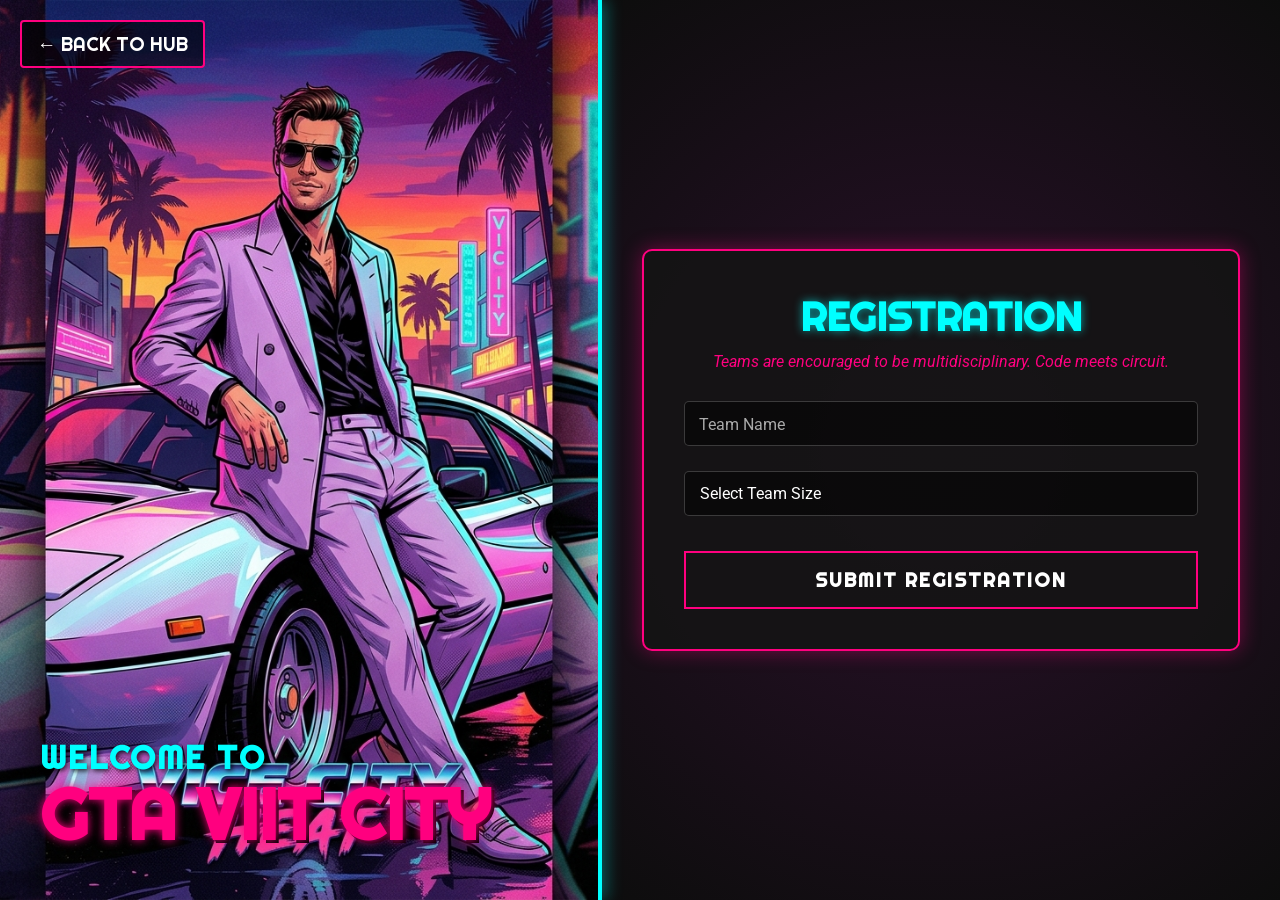
==== register.html @ a67882df "Direct return link from register to hub bypassing intro video" ====
<!DOCTYPE html>
<html lang="en">
<head>
    <meta charset="UTF-8">
    <meta name="viewport" content="width=device-width, initial-scale=1.0">
    <title>Register - Grand Tech Alliance VIIT City</title>
    <link rel="preconnect" href="https://fonts.googleapis.com">
    <link rel="preconnect" href="https://fonts.gstatic.com" crossorigin>
    <link href="https://fonts.googleapis.com/css2?family=Oswald:wght@400;600;700&family=Roboto:wght@300;400;500;700&family=Righteous&family=Pacifico&family=Monoton&display=swap" rel="stylesheet">
    <link rel="stylesheet" href="register.css">
</head>
<body>
    <div class="split-layout">
        <!-- Left Side: Vice City Model -->
        <div class="image-side">
            <a href="index.html?skipVideo=true" class="back-btn">&larr; BACK TO HUB</a>
            <div class="overlay-text">
                <h2>WELCOME TO</h2>
                <h1 class="neon-brand">GTA VIIT CITY</h1>
            </div>
        </div>

        <!-- Right Side: Registration Portal -->
        <div class="form-side">
            <div class="form-container">
                <h2 class="portal-title">REGISTRATION </h2>
                <p class="register-note">Teams are encouraged to be multidisciplinary. Code meets circuit.</p>
                
                <form id="registration-form">
                    <div class="form-group">
                        <input type="text" id="team-name" required placeholder=" ">
                        <label for="team-name">Team Name</label>
                    </div>
                    <div class="form-group">
                        <select id="team-size" required>
                            <option value="" disabled selected>Select Team Size</option>
                            <option value="1">1 Member</option>
                            <option value="2">2 Members</option>
                            <option value="3">3 Members</option>
                            <option value="4">4 Members</option>
                        </select>
                    </div>
                    
                    <div id="dynamic-members">
                        <!-- Member fields will be injected here via JS -->
                    </div>

                    <button type="submit" class="gta-btn submit-btn">SUBMIT REGISTRATION</button>
                </form>
                <div id="success-message" class="hidden">
                    <h3>Registration Submitted Successfully.</h3>
                    <p>Welcome to Grand Tech Alliance VIIT City.</p>
                    <a href="index.html?skipVideo=true" class="gta-btn" style="display:inline-block; margin-top: 20px; text-decoration:none;">RETURN TO HUB</a>
                </div>
            </div>
        </div>
    </div>

    <script src="register.js"></script>
</body>
</html>
---- register.css ----
:root {
    --vc-pink: #ff007f;
    --vc-cyan: #00ffff;
    --dark-bg: #0d0d0d;
    --panel-bg: rgba(20, 20, 20, 0.9);
    --font-heading: 'Righteous', sans-serif;
    --font-body: 'Roboto', sans-serif;
}

* {
    margin: 0;
    padding: 0;
    box-sizing: border-box;
}

body {
    font-family: var(--font-body);
    background-color: var(--dark-bg);
    color: #fff;
    min-height: 100vh;
    display: flex;
}

/* =========================================
   SPLIT LAYOUT
========================================= */
.split-layout {
    display: flex;
    width: 100vw;
    min-height: 100vh;
}

/* LEFT SIDE: Image */
.image-side {
    flex: 1;
    background: url('vice_city_model.png') no-repeat center center;
    background-size: cover;
    position: relative;
    border-right: 4px solid var(--vc-cyan);
    box-shadow: 5px 0 15px rgba(0, 255, 255, 0.3);
}

.back-btn {
    position: absolute;
    top: 20px;
    left: 20px;
    color: #fff;
    text-decoration: none;
    font-family: var(--font-heading);
    font-size: 1.2rem;
    background: rgba(0,0,0,0.6);
    padding: 10px 15px;
    border: 2px solid var(--vc-pink);
    border-radius: 4px;
    transition: all 0.3s;
}

.back-btn:hover {
    background: var(--vc-pink);
    color: #fff;
    box-shadow: 0 0 10px var(--vc-pink);
}

.overlay-text {
    position: absolute;
    bottom: 50px;
    left: 40px;
    text-shadow: 2px 2px 5px rgba(0,0,0,0.8);
}

.overlay-text h2 {
    font-family: var(--font-heading);
    color: var(--vc-cyan);
    font-size: 2rem;
    letter-spacing: 2px;
}

.overlay-text h1 {
    font-family: var(--font-heading);
    color: var(--vc-pink);
    font-size: 4.5rem;
    line-height: 1;
    text-shadow: 0 0 10px var(--vc-pink), 3px 3px 0 #000;
}

/* RIGHT SIDE: Form */
.form-side {
    flex: 1;
    display: flex;
    justify-content: center;
    align-items: center;
    padding: 40px;
    background: radial-gradient(circle at center, #2a102a 0%, #0d0d0d 100%);
}

.form-container {
    width: 100%;
    max-width: 600px;
    background: var(--panel-bg);
    border: 2px solid var(--vc-pink);
    border-radius: 10px;
    padding: 40px;
    box-shadow: 0 0 20px rgba(255, 0, 127, 0.4);
    max-height: 90vh;
    overflow-y: auto;
}

/* Scrollbar */
.form-container::-webkit-scrollbar { width: 8px; }
.form-container::-webkit-scrollbar-track { background: rgba(0,0,0,0.5); }
.form-container::-webkit-scrollbar-thumb { background: var(--vc-pink); border-radius: 4px; }

.portal-title {
    font-family: var(--font-heading);
    font-size: 2.5rem;
    color: var(--vc-cyan);
    text-align: center;
    margin-bottom: 10px;
    text-shadow: 0 0 10px rgba(0, 255, 255, 0.6);
}

.register-note {
    text-align: center;
    color: var(--vc-pink);
    margin-bottom: 30px;
    font-style: italic;
}

/* FORM STYLES */
.form-group {
    position: relative;
    margin-bottom: 25px;
}

.form-group input,
.form-group select {
    width: 100%;
    padding: 12px 15px;
    background: rgba(0, 0, 0, 0.5);
    border: 1px solid rgba(255, 255, 255, 0.2);
    border-radius: 5px;
    color: #fff;
    font-family: var(--font-body);
    font-size: 1rem;
    outline: none;
    transition: all 0.3s;
}

.form-group input:focus,
.form-group select:focus {
    border-color: var(--vc-cyan);
    box-shadow: 0 0 8px rgba(0, 255, 255, 0.5);
}

.form-group label {
    position: absolute;
    top: 14px;
    left: 15px;
    color: #aaa;
    pointer-events: none;
    transition: 0.2s ease all;
}

.form-group input:focus ~ label,
.form-group input:not(:placeholder-shown) ~ label {
    top: -10px;
    left: 10px;
    font-size: 0.8rem;
    background: var(--dark-bg);
    padding: 0 5px;
    color: var(--vc-cyan);
}

.form-group select {
    appearance: none;
    cursor: pointer;
}
.form-group select option {
    background: #222;
    color: #fff;
}

.member-block {
    background: rgba(255, 255, 255, 0.05);
    border: 1px solid rgba(255, 255, 255, 0.1);
    border-left: 4px solid var(--vc-cyan);
    border-radius: 8px;
    padding: 20px;
    margin-bottom: 25px;
}

.member-title {
    font-family: var(--font-heading);
    color: var(--vc-pink);
    margin-bottom: 15px;
    font-size: 1.2rem;
    letter-spacing: 1px;
}

.gta-btn {
    width: 100%;
    padding: 15px;
    background: transparent;
    border: 2px solid var(--vc-pink);
    color: #fff;
    font-family: var(--font-heading);
    font-size: 1.2rem;
    font-weight: 700;
    text-transform: uppercase;
    letter-spacing: 2px;
    cursor: pointer;
    transition: all 0.3s ease;
    margin-top: 10px;
}

.gta-btn:hover {
    background: var(--vc-pink);
    color: #fff;
    box-shadow: 0 0 15px var(--vc-pink);
}

#success-message {
    text-align: center;
    padding: 40px 20px;
}
.hidden { display: none !important; }

/* =========================================
   RESPONSIVE DESIGN
========================================= */
@media (max-width: 900px) {
    .split-layout {
        flex-direction: column;
    }
    .image-side {
        min-height: 40vh;
        border-right: none;
        border-bottom: 4px solid var(--vc-cyan);
    }
    .overlay-text h1 {
        font-size: 3rem;
    }
    .form-side {
        padding: 20px;
    }
}
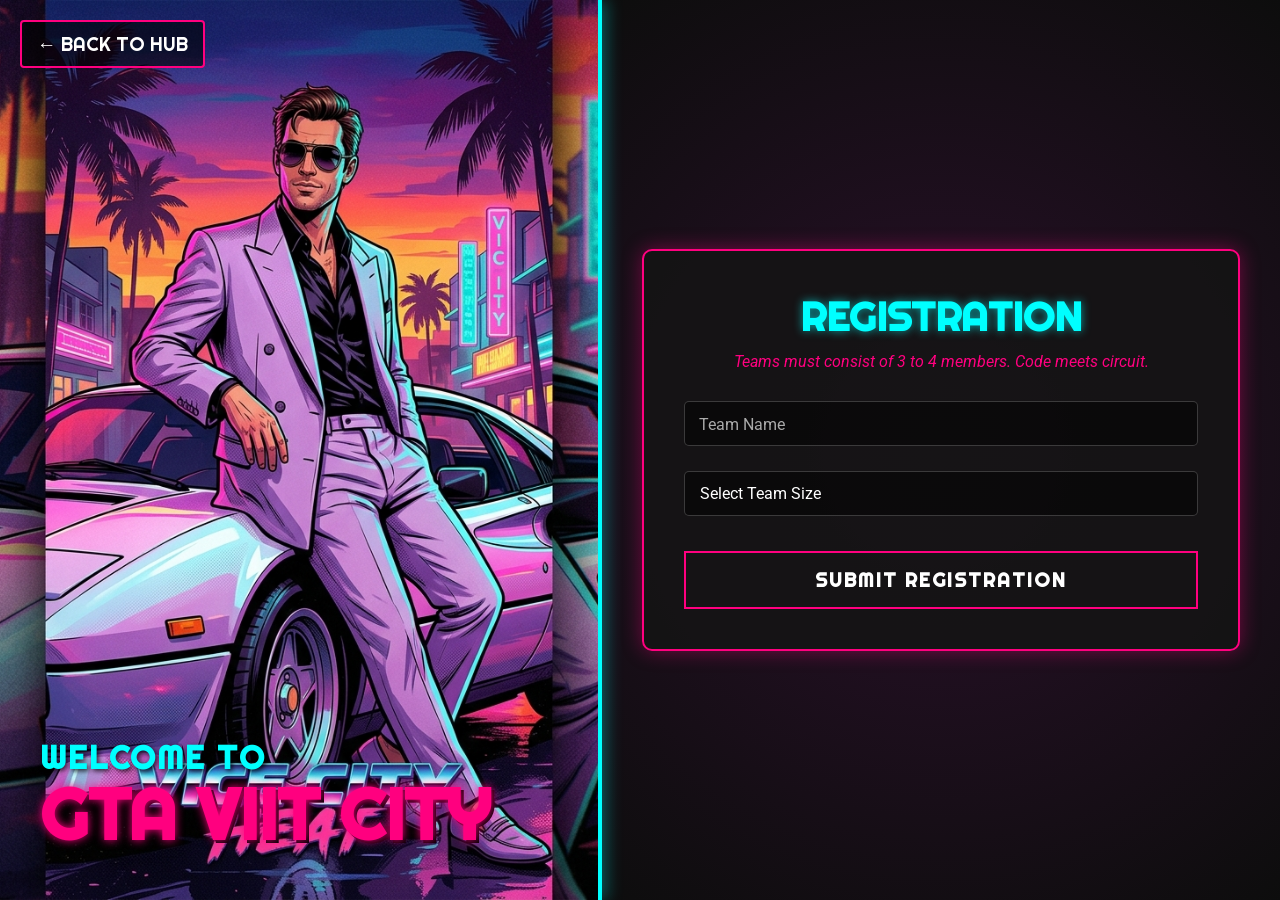
==== commit 028cad62: "Restrict team size registration options to 3-4 members" ====
--- a/register.html
+++ b/register.html
@@ -7,6 +7,7 @@
     <link rel="preconnect" href="https://fonts.googleapis.com">
     <link rel="preconnect" href="https://fonts.gstatic.com" crossorigin>
     <link href="https://fonts.googleapis.com/css2?family=Oswald:wght@400;600;700&family=Roboto:wght@300;400;500;700&family=Righteous&family=Pacifico&family=Monoton&display=swap" rel="stylesheet">
+    <link rel="icon" type="image/png" href="download.png">
     <link rel="stylesheet" href="register.css">
 </head>
 <body>
@@ -24,7 +25,7 @@
         <div class="form-side">
             <div class="form-container">
                 <h2 class="portal-title">REGISTRATION </h2>
-                <p class="register-note">Teams are encouraged to be multidisciplinary. Code meets circuit.</p>
+                <p class="register-note">Teams must consist of 3 to 4 members. Code meets circuit.</p>
                 
                 <form id="registration-form">
                     <div class="form-group">
@@ -34,8 +35,6 @@
                     <div class="form-group">
                         <select id="team-size" required>
                             <option value="" disabled selected>Select Team Size</option>
-                            <option value="1">1 Member</option>
-                            <option value="2">2 Members</option>
                             <option value="3">3 Members</option>
                             <option value="4">4 Members</option>
                         </select>
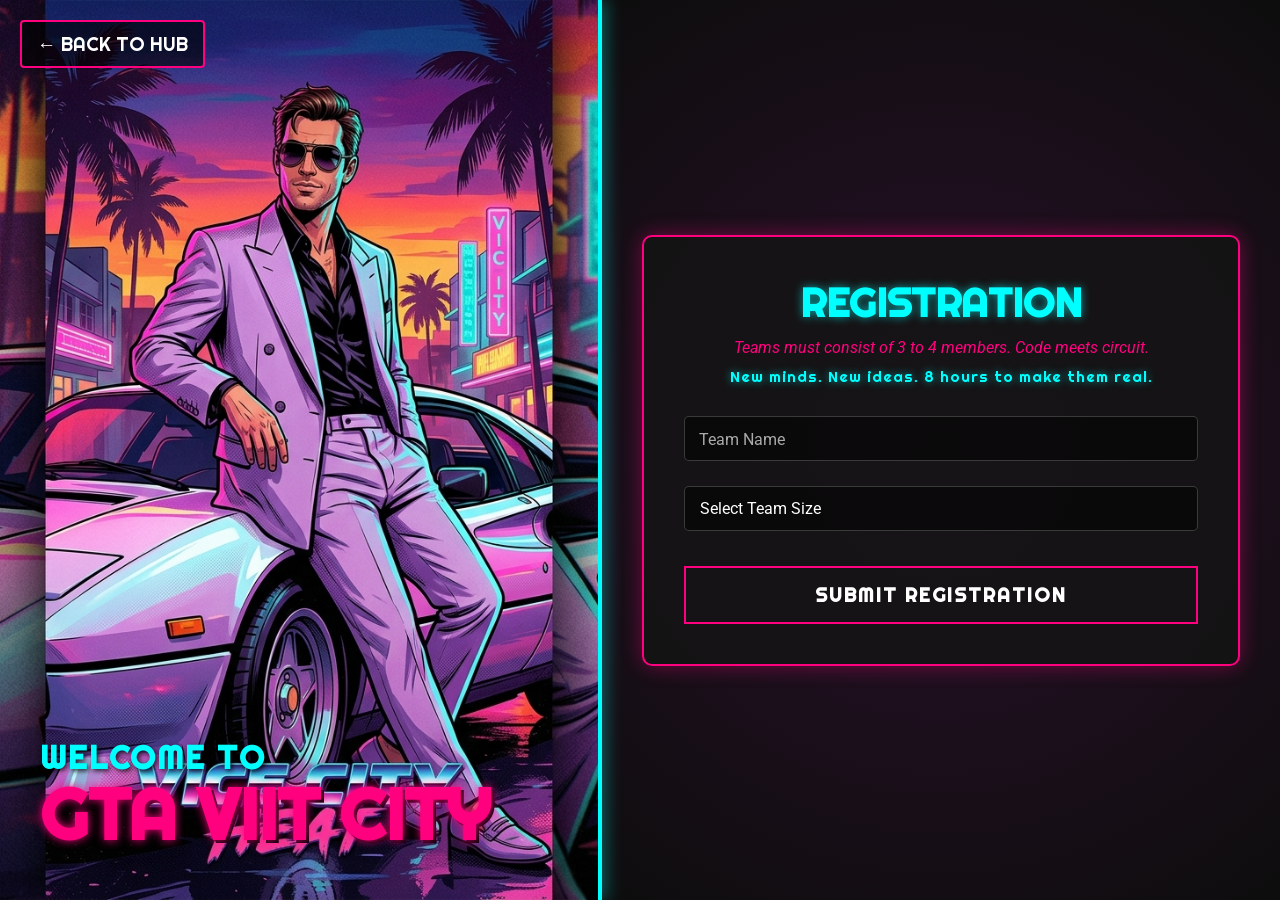
==== commit 639bfa56: "Add new highlighted subtitle to registration form" ====
--- a/register.html
+++ b/register.html
@@ -26,6 +26,7 @@
             <div class="form-container">
                 <h2 class="portal-title">REGISTRATION </h2>
                 <p class="register-note">Teams must consist of 3 to 4 members. Code meets circuit.</p>
+                <p class="register-subnote">New minds. New ideas. 8 hours to make them real.</p>
                 
                 <form id="registration-form">
                     <div class="form-group">
--- a/register.css
+++ b/register.css
@@ -122,8 +122,18 @@
 .register-note {
     text-align: center;
     color: var(--vc-pink);
+    margin-bottom: 10px;
+    font-style: italic;
+}
+
+.register-subnote {
+    text-align: center;
+    color: var(--vc-cyan);
     margin-bottom: 30px;
-    font-style: italic;
+    font-family: 'Righteous', sans-serif;
+    font-size: 0.95rem;
+    letter-spacing: 1px;
+    text-shadow: 0 0 8px rgba(0, 255, 255, 0.6);
 }
 
 /* FORM STYLES */
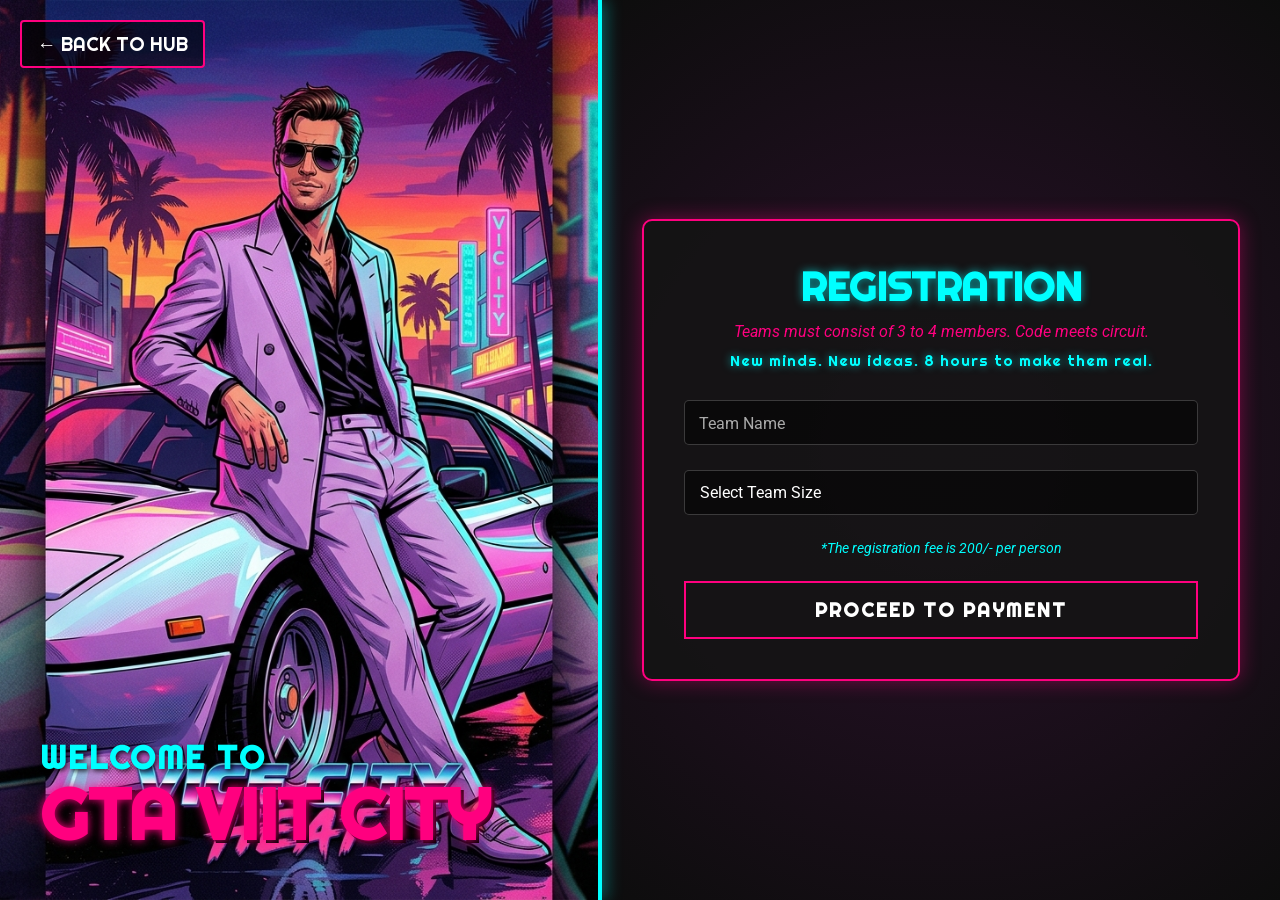
==== commit bb0e5ac1: "Implement multi-step payment portal with QR, dynamic amount, and file upload" ====
--- a/register.html
+++ b/register.html
@@ -29,23 +29,53 @@
                 <p class="register-subnote">New minds. New ideas. 8 hours to make them real.</p>
                 
                 <form id="registration-form">
-                    <div class="form-group">
-                        <input type="text" id="team-name" required placeholder=" ">
-                        <label for="team-name">Team Name</label>
-                    </div>
-                    <div class="form-group">
-                        <select id="team-size" required>
-                            <option value="" disabled selected>Select Team Size</option>
-                            <option value="3">3 Members</option>
-                            <option value="4">4 Members</option>
-                        </select>
-                    </div>
-                    
-                    <div id="dynamic-members">
-                        <!-- Member fields will be injected here via JS -->
+                    <div id="step-1">
+                        <div class="form-group">
+                            <input type="text" id="team-name" required placeholder=" ">
+                            <label for="team-name">Team Name</label>
+                        </div>
+                        <div class="form-group">
+                            <select id="team-size" required>
+                                <option value="" disabled selected>Select Team Size</option>
+                                <option value="3">3 Members</option>
+                                <option value="4">4 Members</option>
+                            </select>
+                        </div>
+                        
+                        <div id="dynamic-members">
+                            <!-- Member fields will be injected here via JS -->
+                        </div>
+
+                        <p class="fee-note" style="text-align: center; color: var(--vc-cyan); font-style: italic; margin-bottom: 15px; font-size: 0.85rem;">*The registration fee is 200/- per person</p>
+
+                        <button type="button" id="proceed-btn" class="gta-btn submit-btn">PROCEED TO PAYMENT</button>
                     </div>
 
-                    <button type="submit" class="gta-btn submit-btn">SUBMIT REGISTRATION</button>
+                    <div id="step-2" class="hidden">
+                        <h3 class="payment-title">PAYMENT PORTAL</h3>
+                        <p class="payment-amount-display">Amount to Pay: <span id="payment-amount" class="neon-text">₹0</span></p>
+                        
+                        <div class="qr-container">
+                            <img src="qr.png" alt="Scan to Pay" class="payment-qr">
+                        </div>
+
+                        <div class="form-group">
+                            <input type="text" id="transaction-id" required placeholder=" ">
+                            <label for="transaction-id">Transaction ID</label>
+                        </div>
+
+                        <div class="form-group file-upload-group">
+                            <input type="file" id="receipt-upload" accept="image/*" required>
+                            <label for="receipt-upload" class="file-label">
+                                <span id="file-name">Upload Paid Receipt Screenshot</span>
+                            </label>
+                        </div>
+
+                        <div class="button-group">
+                            <button type="button" id="back-btn" class="gta-btn secondary-btn">BACK</button>
+                            <button type="submit" class="gta-btn submit-btn">CONFIRM PAYMENT</button>
+                        </div>
+                    </div>
                 </form>
                 <div id="success-message" class="hidden">
                     <h3>Registration Submitted Successfully.</h3>
--- a/register.css
+++ b/register.css
@@ -234,6 +234,84 @@
     padding: 40px 20px;
 }
 .hidden { display: none !important; }
+
+/* =========================================
+   PAYMENT PORTAL STYLES
+========================================= */
+.payment-title {
+    text-align: center;
+    color: var(--vc-cyan);
+    font-size: 2rem;
+    margin-bottom: 10px;
+    text-shadow: 0 0 10px rgba(0, 255, 255, 0.6);
+}
+
+.payment-amount-display {
+    text-align: center;
+    font-size: 1.2rem;
+    color: #fff;
+    margin-bottom: 20px;
+}
+.payment-amount-display span {
+    font-size: 1.5rem;
+    font-weight: bold;
+    color: var(--vc-pink);
+    text-shadow: 0 0 8px rgba(255, 0, 255, 0.8);
+}
+
+.qr-container {
+    text-align: center;
+    margin-bottom: 25px;
+}
+.payment-qr {
+    max-width: 200px;
+    border: 3px solid var(--vc-cyan);
+    border-radius: 8px;
+    box-shadow: 0 0 15px rgba(0, 255, 255, 0.5);
+}
+
+.file-upload-group {
+    text-align: center;
+    margin-top: 10px;
+}
+.file-upload-group input[type="file"] {
+    display: none;
+}
+.file-upload-group .file-label {
+    display: inline-block;
+    padding: 12px 20px;
+    background: rgba(0, 255, 255, 0.1);
+    border: 2px dashed var(--vc-cyan);
+    color: var(--vc-cyan);
+    cursor: pointer;
+    border-radius: 4px;
+    transition: all 0.3s ease;
+    width: 100%;
+}
+.file-upload-group .file-label:hover {
+    background: rgba(0, 255, 255, 0.2);
+    box-shadow: 0 0 10px rgba(0, 255, 255, 0.5);
+}
+
+.button-group {
+    display: flex;
+    gap: 15px;
+    margin-top: 20px;
+}
+.button-group .secondary-btn {
+    background: transparent;
+    border: 2px solid var(--vc-pink);
+    color: var(--vc-pink);
+    box-shadow: 0 0 10px rgba(255, 0, 255, 0.2);
+    flex: 0.4;
+}
+.button-group .secondary-btn:hover {
+    background: rgba(255, 0, 255, 0.1);
+    box-shadow: 0 0 15px rgba(255, 0, 255, 0.6);
+}
+.button-group .submit-btn {
+    flex: 1;
+}
 
 /* =========================================
    RESPONSIVE DESIGN
